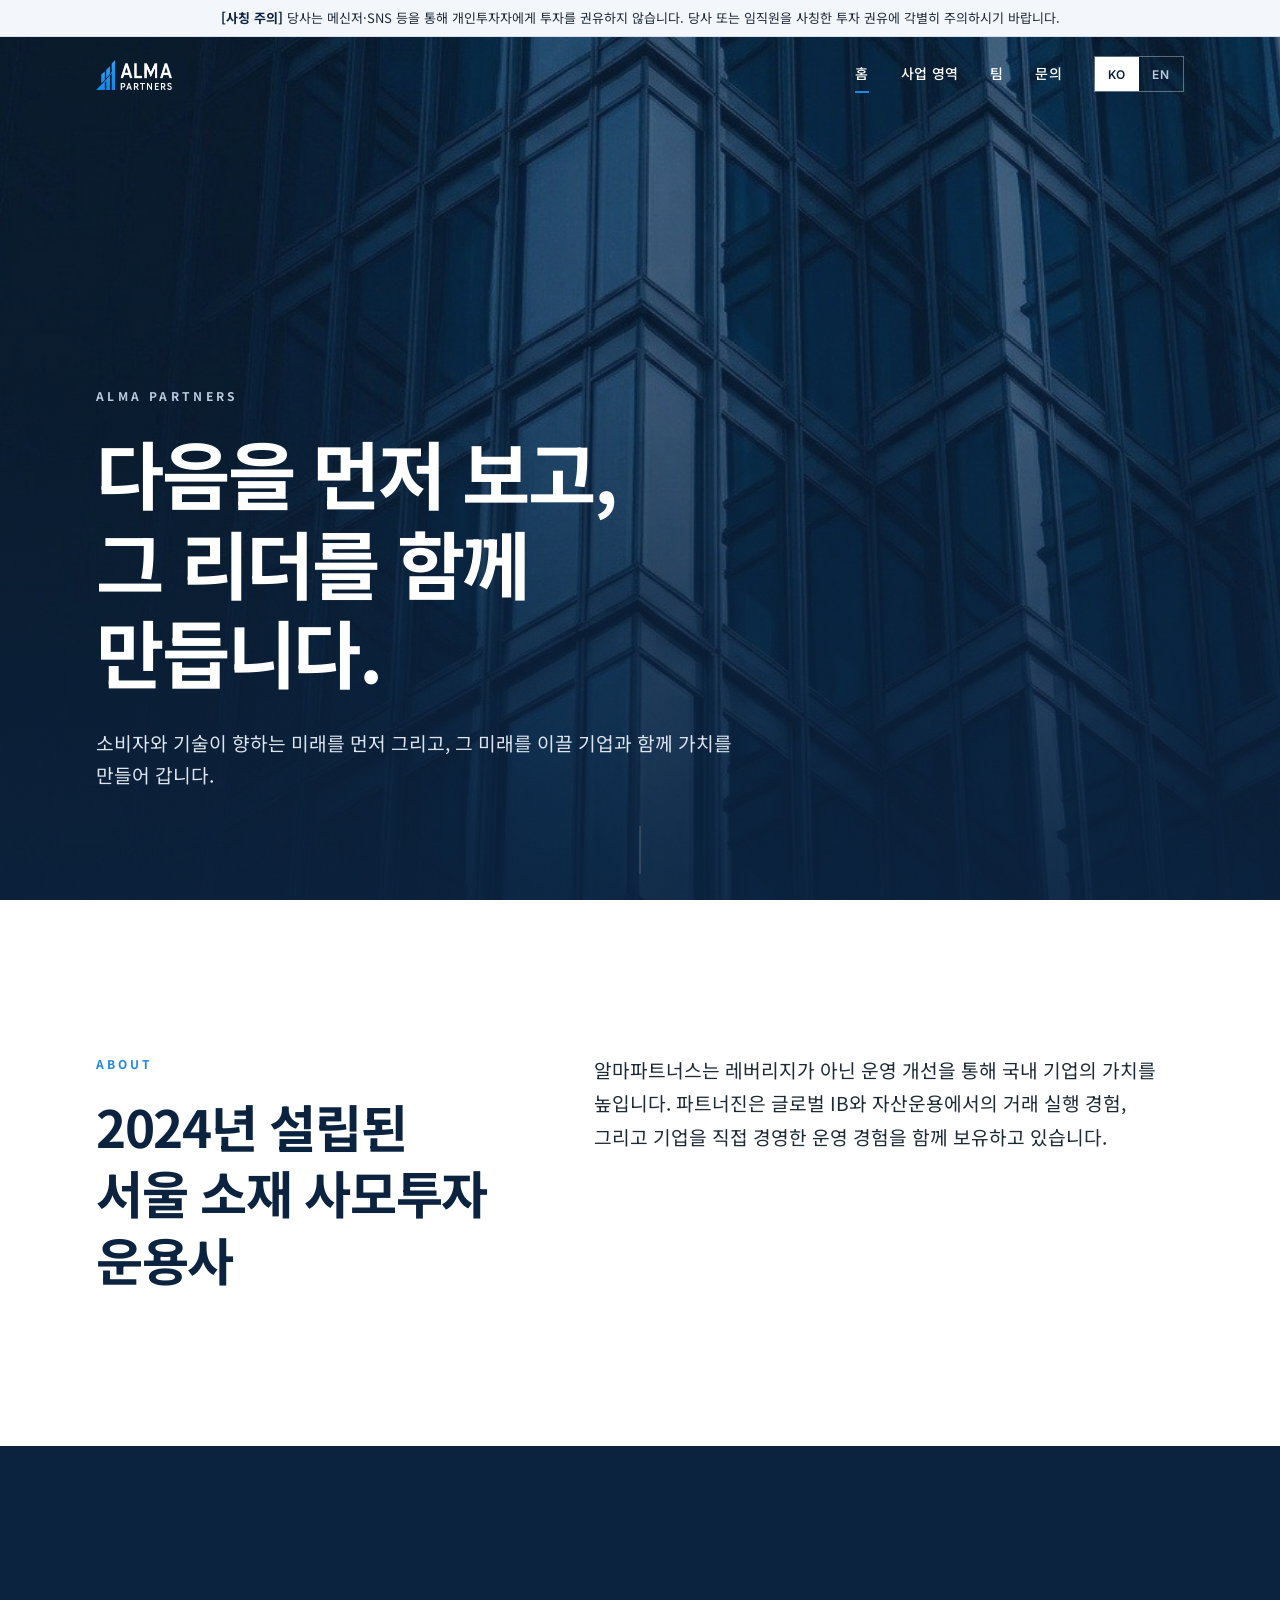
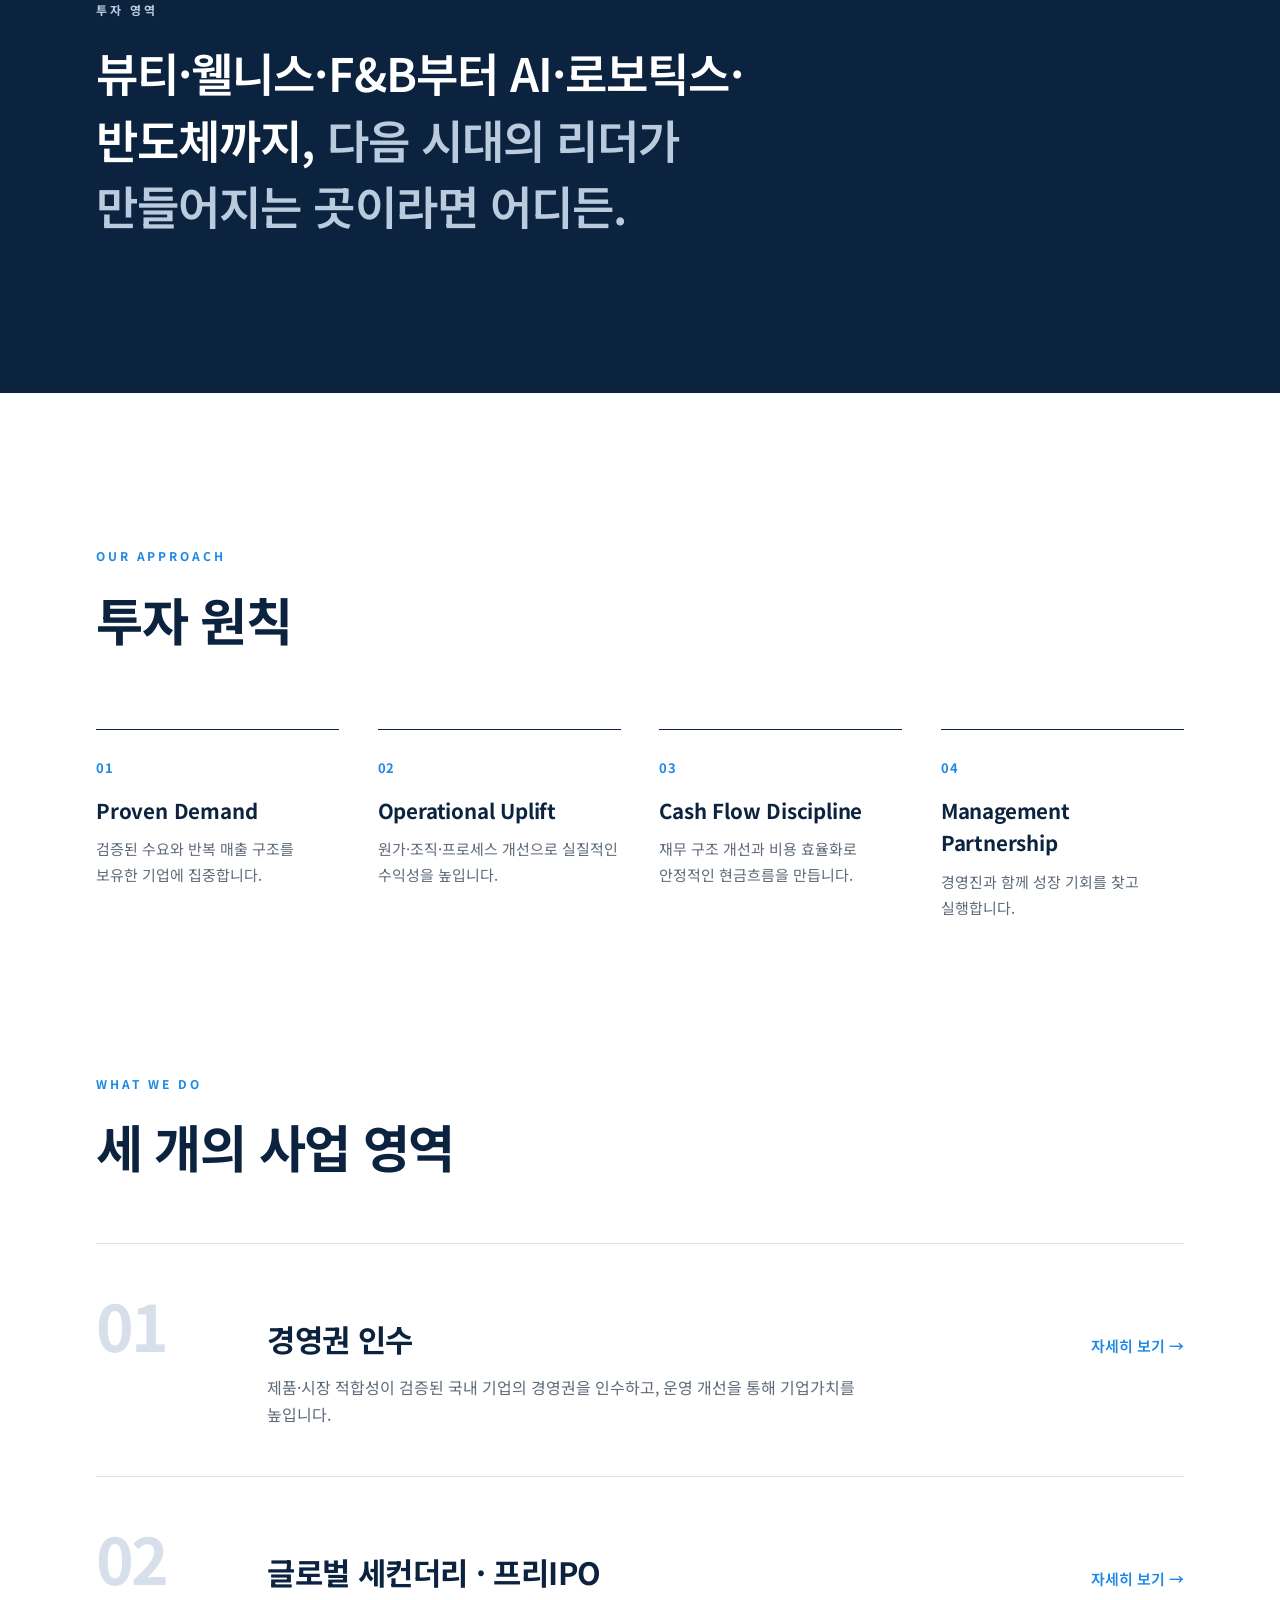
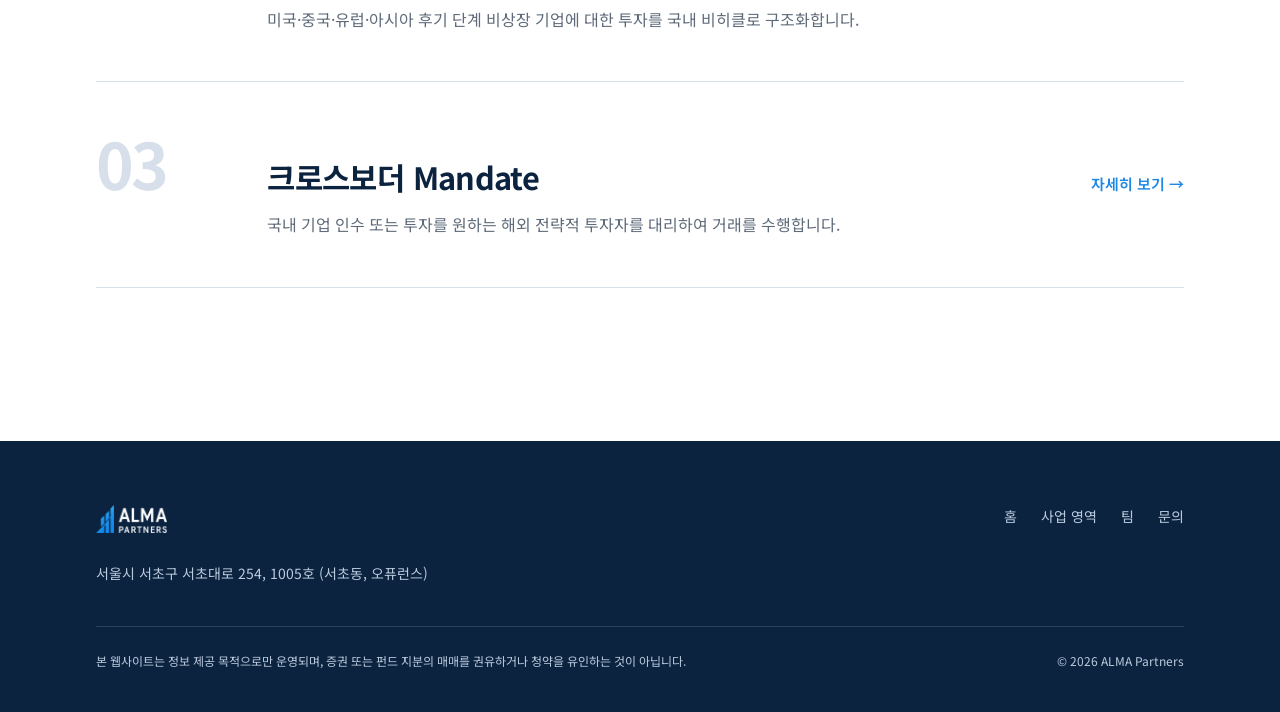
==== index.html @ fdf9649d "Add files via upload" ====
<!doctype html>
<html lang="ko" data-lang="ko" class="no-js" data-title-ko="ALMA Partners | 알마파트너스" data-title-en="ALMA Partners" data-desc-ko="알마파트너스는 미래를 이끌 기업에 투자하고 운영 개선으로 가치를 만드는 서울 소재 사모투자 운용사입니다." data-desc-en="ALMA Partners is a Seoul-based private equity firm that backs the companies that will lead what comes next, and creates value alongside them.">
<head>
<meta charset="utf-8">
<meta name="viewport" content="width=device-width, initial-scale=1, viewport-fit=cover">
<title>ALMA Partners | 알마파트너스</title>
<meta name="description" content="알마파트너스는 미래를 이끌 기업에 투자하고 운영 개선으로 가치를 만드는 서울 소재 사모투자 운용사입니다.">
<meta property="og:title" content="ALMA Partners">
<meta property="og:description" content="ALMA Partners is a Seoul-based private equity firm that backs the companies that will lead what comes next, and creates value alongside them.">
<meta property="og:image" content="assets/hero.jpg">
<meta property="og:type" content="website">
<meta name="theme-color" content="#0C2340">
<link rel="icon" type="image/png" href="assets/favicon.png">
<link rel="apple-touch-icon" href="assets/apple-touch-icon.png">
<link rel="preconnect" href="https://fonts.googleapis.com">
<link rel="preconnect" href="https://fonts.gstatic.com" crossorigin>
<link href="https://fonts.googleapis.com/css2?family=Inter:wght@400;500;600;700&family=Noto+Sans+KR:wght@400;500;700&display=swap" rel="stylesheet">
<link rel="stylesheet" href="css/style.css">
</head>
<body class="page-home">
<header class="site-head">
  <div class="notice ko-only" role="note"><strong>[사칭 주의]</strong> 당사는 메신저·SNS 등을 통해 개인투자자에게 투자를 권유하지 않습니다. 당사 또는 임직원을 사칭한 투자 권유에 각별히 주의하시기 바랍니다.</div>
  <div class="wrap bar">
    <a class="brand" href="index.html" aria-label="ALMA Partners"><img src="assets/logo_white.png" alt="ALMA Partners" width="76" height="30"></a>
    <button class="burger" type="button" aria-label="Menu" aria-expanded="false" aria-controls="nav"><span></span><span></span><span></span></button>
    <nav class="nav" id="nav" aria-label="Main">
      <a href="index.html" aria-current="page"><span data-l="ko">홈</span><span data-l="en">Home</span></a><a href="what-we-do.html"><span data-l="ko">사업 영역</span><span data-l="en">What We Do</span></a><a href="team.html"><span data-l="ko">팀</span><span data-l="en">Team</span></a><a href="contact.html"><span data-l="ko">문의</span><span data-l="en">Contact</span></a>
      <div class="lang" role="group" aria-label="Language"><button type="button" data-set="ko" aria-pressed="true">KO</button><button type="button" data-set="en" aria-pressed="false">EN</button></div>
    </nav>
  </div>
</header>
<main>
<section class="hero">
  <div class="hero-bg" aria-hidden="true"></div>
  <div class="wrap">
    <p class="eyebrow reveal">ALMA Partners</p>
    <h1 class="reveal" style="--d:1"><span data-l="ko">다음을 먼저 보고,<br>그 리더를 함께 만듭니다.</span><span data-l="en">See what&rsquo;s next.<br>Build who leads it.</span></h1>
    <p class="lead reveal" style="--d:2"><span data-l="ko">소비자와 기술이 향하는 미래를 먼저 그리고, 그 미래를 이끌 기업과 함께 가치를 만들어 갑니다.</span><span data-l="en">We picture where consumers and technology are heading, then partner with the companies that will lead that future, and create value alongside them.</span></p>
  </div>
  <div class="scroll-hint" aria-hidden="true"></div>
</section>

<section class="block">
  <div class="wrap split">
    <div>
      <p class="label reveal">About</p>
      <h2 class="h2 reveal" style="--d:1"><span data-l="ko">2024년 설립된<br>서울 소재 사모투자 운용사</span><span data-l="en">A Seoul-based private equity firm, founded in 2024.</span></h2>
    </div>
    <p class="body-lg reveal" style="--d:2"><span data-l="ko">알마파트너스는 레버리지가 아닌 운영 개선을 통해 국내 기업의 가치를 높입니다. 파트너진은 글로벌 IB와 자산운용에서의 거래 실행 경험, 그리고 기업을 직접 경영한 운영 경험을 함께 보유하고 있습니다.</span><span data-l="en">ALMA Partners invests in Korean companies and grows their value through operating improvement rather than leverage. Our partners combine transaction experience from global investment banks and asset managers with hands-on experience running companies.</span></p>
  </div>
</section>

<section class="block statement">
  <div class="wrap">
    <p class="label reveal" style="color:var(--pale)"><span data-l="ko">투자 영역</span><span data-l="en">Where we look</span></p>
    <p class="reveal" style="--d:1"><span data-l="ko">뷰티·웰니스·F&amp;B부터 AI·로보틱스·반도체까지, <span class="accent">다음 시대의 리더가 만들어지는 곳이라면 어디든.</span></span><span data-l="en">From beauty, wellness and F&amp;B to AI, robotics and semiconductors, <span class="accent">wherever the next leaders are being built.</span></span></p>
  </div>
</section>

<section class="block">
  <div class="wrap">
    <p class="label reveal">Our Approach</p>
    <h2 class="h2 reveal" style="--d:1"><span data-l="ko">투자 원칙</span><span data-l="en">How we invest</span></h2>
    <div class="principles">
      <div class="principle reveal" style="--d:0"><span class="num">01</span><h3>Proven Demand</h3><p><span data-l="ko">검증된 수요와 반복 매출 구조를 보유한 기업에 집중합니다.</span><span data-l="en">We focus on businesses with validated demand and recurring revenue.</span></p></div>
      <div class="principle reveal" style="--d:1"><span class="num">02</span><h3>Operational Uplift</h3><p><span data-l="ko">원가·조직·프로세스 개선으로 실질적인 수익성을 높입니다.</span><span data-l="en">We raise real profitability through cost, organisation and process improvement.</span></p></div>
      <div class="principle reveal" style="--d:2"><span class="num">03</span><h3>Cash Flow Discipline</h3><p><span data-l="ko">재무 구조 개선과 비용 효율화로 안정적인 현금흐름을 만듭니다.</span><span data-l="en">We build stable cash flow through a stronger capital structure and cost efficiency.</span></p></div>
      <div class="principle reveal" style="--d:3"><span class="num">04</span><h3>Management Partnership</h3><p><span data-l="ko">경영진과 함께 성장 기회를 찾고 실행합니다.</span><span data-l="en">We find and execute growth opportunities together with management.</span></p></div>
    </div>
  </div>
</section>

<section class="block" style="padding-top:0">
  <div class="wrap">
    <p class="label reveal">What We Do</p>
    <h2 class="h2 reveal" style="--d:1"><span data-l="ko">세 개의 사업 영역</span><span data-l="en">Three platforms</span></h2>
    <div class="platforms">
      <a class="platform reveal" style="--d:0" href="what-we-do.html#p01"><span class="big">01</span><div><h3><span data-l="ko">경영권 인수</span><span data-l="en">Control Buyout</span></h3><p><span data-l="ko">제품·시장 적합성이 검증된 국내 기업의 경영권을 인수하고, 운영 개선을 통해 기업가치를 높입니다.</span><span data-l="en">We acquire control of Korean companies with proven product-market fit and grow their value through operating improvement.</span></p></div><span class="arrow"><span data-l="ko">자세히 보기 →</span><span data-l="en">Learn more →</span></span></a>
      <a class="platform reveal" style="--d:1" href="what-we-do.html#p02"><span class="big">02</span><div><h3><span data-l="ko">글로벌 세컨더리 · 프리IPO</span><span data-l="en">Global Secondaries & Pre-IPO</span></h3><p><span data-l="ko">미국·중국·유럽·아시아 후기 단계 비상장 기업에 대한 투자를 국내 비히클로 구조화합니다.</span><span data-l="en">We structure investments in late-stage private companies in the US, China, Europe and Asia through a Korean vehicle.</span></p></div><span class="arrow"><span data-l="ko">자세히 보기 →</span><span data-l="en">Learn more →</span></span></a>
      <a class="platform reveal" style="--d:2" href="what-we-do.html#p03"><span class="big">03</span><div><h3><span data-l="ko">크로스보더 Mandate</span><span data-l="en">Cross-border Mandates</span></h3><p><span data-l="ko">국내 기업 인수 또는 투자를 원하는 해외 전략적 투자자를 대리하여 거래를 수행합니다.</span><span data-l="en">We act for overseas strategic investors looking to acquire or invest in Korean companies.</span></p></div><span class="arrow"><span data-l="ko">자세히 보기 →</span><span data-l="en">Learn more →</span></span></a>
    </div>
  </div>
</section>
</main>
<footer class="site-foot">
  <div class="wrap">
    <div class="foot-top">
      <img src="assets/logo_white.png" alt="ALMA Partners" width="71" height="28">
      <nav class="foot-nav" aria-label="Footer"><a href="index.html"><span data-l="ko">홈</span><span data-l="en">Home</span></a><a href="what-we-do.html"><span data-l="ko">사업 영역</span><span data-l="en">What We Do</span></a><a href="team.html"><span data-l="ko">팀</span><span data-l="en">Team</span></a><a href="contact.html"><span data-l="ko">문의</span><span data-l="en">Contact</span></a></nav>
    </div>
    <div class="foot-top" style="margin-top:28px">
      <address style="font-style:normal;font-size:14px;line-height:1.8"><span data-l="ko">서울시 서초구 서초대로 254, 1005호 (서초동, 오퓨런스)</span><span data-l="en">Suite 1005, 254 Seocho-daero, Seocho-gu, Seoul, Korea</span></address>
    </div>
    <div class="foot-bottom">
      <p><span data-l="ko">본 웹사이트는 정보 제공 목적으로만 운영되며, 증권 또는 펀드 지분의 매매를 권유하거나 청약을 유인하는 것이 아닙니다.</span><span data-l="en">This website is for information only and does not constitute an offer or solicitation to buy or sell any securities or fund interests.</span></p>
      <p>© 2026 ALMA Partners</p>
    </div>
  </div>
</footer>
<script src="js/main.js"></script>
</body>
</html>
---- css/style.css ----
/* ALMA Partners — site styles */
:root{
  --navy:#0C2340; --navy-2:#13305A; --blue:#1E88E5; --pale:#BACBDD;
  --grey:#F3F6FA; --line:#D6DFEA; --ink:#1F2A37; --muted:#5F6B7A;
  --max:1200px; --pad:clamp(20px,5vw,56px);
  --ease:cubic-bezier(.2,.7,.2,1);
}
*{box-sizing:border-box}
html{scroll-behavior:smooth;-webkit-text-size-adjust:100%}
body{margin:0;font-family:"Inter","Noto Sans KR",system-ui,-apple-system,sans-serif;color:var(--ink);background:#fff;line-height:1.6;-webkit-font-smoothing:antialiased;overflow-x:hidden}
html[data-lang="ko"] body{font-family:"Noto Sans KR","Inter",system-ui,sans-serif;word-break:keep-all}
img{max-width:100%;display:block}
a{color:inherit;text-decoration:none}
.wrap{max-width:var(--max);margin:0 auto;padding:0 var(--pad)}

/* language switching */
html[data-lang="ko"] [data-l="en"],html[data-lang="en"] [data-l="ko"]{display:none!important}
html[data-lang="en"] .ko-only{display:none!important}

/* ---------- header ---------- */
.site-head{position:fixed;inset:0 0 auto 0;z-index:50;transition:background .35s var(--ease),box-shadow .35s var(--ease)}
.notice{background:var(--grey);color:var(--ink);font-size:13px;line-height:1.5;text-align:center;padding:8px var(--pad);border-bottom:1px solid var(--line)}
.notice strong{color:var(--navy)}
.bar{display:flex;align-items:center;justify-content:space-between;gap:24px;height:76px}
.brand img{height:30px;width:auto}
.nav{display:flex;align-items:center;gap:32px}
.nav a{color:#fff;font-size:14px;font-weight:500;letter-spacing:.02em;padding:6px 0;border-bottom:2px solid transparent;transition:border-color .25s,opacity .25s}
.nav a:hover{opacity:.75}
.nav a[aria-current="page"]{border-bottom-color:var(--blue)}
.lang{display:flex;border:1px solid rgba(255,255,255,.35)}
.lang button{background:transparent;color:var(--pale);border:0;font:600 12px "Inter",sans-serif;letter-spacing:.06em;min-width:44px;min-height:34px;cursor:pointer}
.lang button[aria-pressed="true"]{background:#fff;color:var(--navy)}
.site-head.solid,.page-inner .site-head{background:var(--navy);box-shadow:0 6px 24px rgba(12,35,64,.18)}
.burger{display:none;background:none;border:0;width:44px;height:44px;cursor:pointer;position:relative}
.burger span{position:absolute;left:11px;right:11px;height:2px;background:#fff;transition:transform .3s var(--ease),opacity .3s}
.burger span:nth-child(1){top:15px}.burger span:nth-child(2){top:21px}.burger span:nth-child(3){top:27px}
.menu-open .burger span:nth-child(1){transform:translateY(6px) rotate(45deg)}
.menu-open .burger span:nth-child(2){opacity:0}
.menu-open .burger span:nth-child(3){transform:translateY(-6px) rotate(-45deg)}

/* ---------- hero ---------- */
.hero{position:relative;min-height:100vh;min-height:100svh;display:flex;align-items:flex-end;overflow:hidden;color:#fff;background:var(--navy)}
.hero-bg{position:absolute;inset:-12% 0 -12% 0;background:url(../assets/hero.jpg) center/cover no-repeat;will-change:transform}
.hero::after{content:"";position:absolute;inset:0;background:linear-gradient(180deg,rgba(12,35,64,.55) 0%,rgba(12,35,64,.62) 45%,rgba(12,35,64,.9) 100%)}
.hero .wrap{position:relative;z-index:1;width:100%;padding-top:180px;padding-bottom:clamp(64px,12vh,128px)}
.eyebrow{font-size:12px;font-weight:700;letter-spacing:.28em;color:var(--pale);text-transform:uppercase;margin:0 0 22px}
.hero h1{font-size:clamp(40px,7.4vw,104px);line-height:1.02;font-weight:700;letter-spacing:-.035em;margin:0;max-width:13ch}
html[data-lang="ko"] .hero h1{font-size:clamp(34px,5.8vw,80px);line-height:1.2;letter-spacing:-.03em;max-width:16ch}
.hero .lead{font-size:clamp(16px,1.5vw,20px);line-height:1.7;color:#DCE5EF;max-width:640px;margin:32px 0 0}
.scroll-hint{position:absolute;z-index:1;left:50%;bottom:26px;transform:translateX(-50%);width:1px;height:48px;background:rgba(255,255,255,.25);overflow:hidden}
.scroll-hint::after{content:"";position:absolute;left:0;top:-48px;width:1px;height:48px;background:#fff;animation:drip 2.2s var(--ease) infinite}
@keyframes drip{to{top:48px}}

/* page band (inner pages) */
.band{position:relative;overflow:hidden;color:#fff;background:var(--navy)}
.band .hero-bg{inset:-20% 0 -20% 0;opacity:.55}
.band::after{content:"";position:absolute;inset:0;background:linear-gradient(180deg,rgba(12,35,64,.7),rgba(12,35,64,.92))}
.band .wrap{position:relative;z-index:1;padding-top:clamp(170px,22vw,240px);padding-bottom:clamp(64px,9vw,112px)}
.band h1{font-size:clamp(38px,6vw,80px);line-height:1.05;letter-spacing:-.03em;margin:0;font-weight:700}
.band .lead{font-size:clamp(16px,1.4vw,19px);line-height:1.7;color:#DCE5EF;max-width:680px;margin:24px 0 0}

/* ---------- sections ---------- */
section.block{padding:clamp(80px,12vw,160px) 0}
.label{font-size:12px;font-weight:700;letter-spacing:.24em;color:var(--blue);text-transform:uppercase;margin:0 0 20px}
.h2{font-size:clamp(30px,4vw,56px);line-height:1.12;letter-spacing:-.025em;font-weight:700;color:var(--navy);margin:0}
html[data-lang="ko"] .h2{line-height:1.3}
.split{display:grid;grid-template-columns:5fr 7fr;gap:clamp(32px,6vw,96px);align-items:start}
.body-lg{font-size:clamp(17px,1.5vw,21px);line-height:1.75;color:var(--ink);margin:0}

.statement{background:var(--navy);color:#fff}
.statement p:not(.label){font-size:clamp(26px,3.6vw,52px);line-height:1.25;letter-spacing:-.02em;font-weight:600;margin:0;max-width:22ch}
html[data-lang="ko"] .statement p:not(.label){line-height:1.45;max-width:24ch}
.statement .accent{color:var(--pale)}

.principles{display:grid;grid-template-columns:repeat(4,minmax(0,1fr));gap:clamp(24px,3vw,48px);margin-top:clamp(48px,6vw,80px)}
.principle{border-top:1px solid var(--navy);padding-top:24px}
.num{font-size:13px;font-weight:700;color:var(--blue);letter-spacing:.06em}
.principle h3{font-size:clamp(19px,1.6vw,22px);color:var(--navy);margin:14px 0 10px;letter-spacing:-.01em}
.principle p{margin:0;font-size:15px;line-height:1.7;color:var(--muted)}

.platforms{margin-top:clamp(40px,5vw,72px);border-top:1px solid var(--line)}
.platform{display:grid;grid-template-columns:120px 1fr auto;gap:clamp(16px,4vw,56px);align-items:baseline;padding:clamp(32px,4vw,48px) 0;border-bottom:1px solid var(--line);transition:padding .35s var(--ease)}
.platform .big{font-size:clamp(40px,5vw,72px);font-weight:700;color:var(--line);line-height:1;letter-spacing:-.04em;transition:color .35s}
.platform h3{font-size:clamp(22px,2.4vw,34px);color:var(--navy);margin:0 0 10px;letter-spacing:-.02em}
.platform p{margin:0;color:var(--muted);font-size:16px;line-height:1.7;max-width:640px}
.arrow{font-size:15px;font-weight:600;color:var(--blue);white-space:nowrap}
a.platform:hover .big{color:var(--blue)}
a.platform:hover{padding-left:12px}

/* what we do detail */
.detail{display:grid;grid-template-columns:5fr 7fr;gap:clamp(32px,6vw,96px);padding:clamp(64px,8vw,120px) 0;border-bottom:1px solid var(--line)}
.detail:last-child{border-bottom:0}
.detail .big{font-size:clamp(56px,7vw,104px);font-weight:700;color:var(--blue);line-height:.9;letter-spacing:-.05em;display:block;margin-bottom:24px}
.detail h2{font-size:clamp(28px,3.2vw,44px);color:var(--navy);line-height:1.15;letter-spacing:-.02em;margin:0}
.detail .sub{color:var(--muted);font-size:14px;letter-spacing:.04em;margin-top:12px}
.detail ul{list-style:none;padding:0;margin:36px 0 0;display:grid;grid-template-columns:repeat(2,minmax(0,1fr));gap:0 40px}
.detail li{padding:16px 0;border-top:1px solid var(--line);font-weight:600;color:var(--navy);font-size:16px}

/* team */
.team{display:grid;grid-template-columns:repeat(3,minmax(0,1fr));gap:0 clamp(24px,4vw,64px)}
.person{padding:36px 0 40px;border-top:1px solid var(--navy)}
.person .name{font-size:clamp(24px,2.4vw,32px);font-weight:700;color:var(--navy);letter-spacing:-.02em}
.person .alt{font-size:15px;color:var(--muted);margin-top:4px}
.person .role{margin-top:22px;font-size:12px;font-weight:700;letter-spacing:.18em;color:var(--blue);text-transform:uppercase}

/* contact */
.contact-grid{display:grid;grid-template-columns:7fr 4fr;gap:clamp(40px,7vw,112px);align-items:start}
.form{display:grid;grid-template-columns:repeat(2,minmax(0,1fr));gap:22px 24px}
.field{display:flex;flex-direction:column;gap:8px}
.field.full{grid-column:1/-1}
.field label{font-size:13px;font-weight:700;color:var(--navy);letter-spacing:.02em}
.field input,.field textarea{font:inherit;font-size:16px;color:var(--ink);border:0;border-bottom:1px solid var(--line);background:transparent;padding:12px 0;border-radius:0;transition:border-color .25s}
.field textarea{min-height:160px;resize:vertical}
.field input:focus,.field textarea:focus{outline:0;border-bottom-color:var(--blue)}
.form-foot{grid-column:1/-1;display:flex;flex-wrap:wrap;align-items:center;justify-content:space-between;gap:20px;margin-top:8px}
.form-foot small{color:var(--muted);font-size:13px}
.btn{background:var(--navy);color:#fff;border:0;min-height:54px;padding:0 40px;font:700 15px "Inter","Noto Sans KR",sans-serif;letter-spacing:.04em;cursor:pointer;transition:background .25s}
.btn:hover{background:var(--blue)}
.hp{position:absolute;left:-9999px}
.thanks{display:none;border-top:3px solid var(--blue);background:var(--grey);padding:40px}
.thanks h3{margin:0 0 8px;color:var(--navy);font-size:22px}
.is-sent .thanks{display:block}.is-sent .form{display:none}
.office{border-top:1px solid var(--navy);padding-top:28px}
.office .name{font-size:20px;font-weight:700;color:var(--navy);margin:10px 0 12px}
.office address{font-style:normal;line-height:1.8;color:var(--ink)}
.office a{display:inline-block;margin-top:16px;color:var(--blue);font-weight:600;font-size:15px}

/* ---------- footer ---------- */
.site-foot{background:var(--navy);color:var(--pale);padding:64px 0 40px}
.foot-top{display:flex;flex-wrap:wrap;justify-content:space-between;gap:28px;align-items:flex-start}
.foot-top img{height:28px;width:auto}
.foot-nav{display:flex;flex-wrap:wrap;gap:24px;font-size:14px}
.foot-nav a:hover{color:#fff}
.foot-bottom{border-top:1px solid #2A3F5C;margin-top:40px;padding-top:24px;display:flex;flex-wrap:wrap;justify-content:space-between;gap:16px;font-size:12px;line-height:1.7}
.foot-bottom p{margin:0;max-width:820px}

/* ---------- scroll reveal ---------- */
.reveal{opacity:0;transform:translateY(28px);transition:opacity .9s var(--ease),transform .9s var(--ease);transition-delay:calc(var(--d,0) * 110ms)}
.reveal.in{opacity:1;transform:none}
.no-js .reveal{opacity:1;transform:none}

/* ---------- responsive ---------- */
@media (max-width:960px){
  .split,.detail,.contact-grid{grid-template-columns:1fr}
  .principles{grid-template-columns:repeat(2,minmax(0,1fr))}
  .team{grid-template-columns:repeat(2,minmax(0,1fr))}
}
@media (max-width:820px){
  .burger{display:block}
  .nav{position:fixed;inset:0;background:var(--navy);flex-direction:column;justify-content:center;align-items:flex-start;gap:8px;padding:0 var(--pad);opacity:0;visibility:hidden;transition:opacity .35s var(--ease),visibility .35s}
  .nav a{font-size:32px;font-weight:700;letter-spacing:-.02em;padding:10px 0}
  .lang{margin-top:24px}
  .menu-open .nav{opacity:1;visibility:visible}
  .bar{position:relative;z-index:2}
  .menu-open .site-head{background:var(--navy)}
  .platform{grid-template-columns:1fr}
  .platform .arrow{justify-self:start}
}
@media (max-width:600px){
  .principles,.team,.detail ul,.form{grid-template-columns:1fr}
  .notice{font-size:12px;text-align:left}
  .hero .wrap{padding-top:150px}
}
@media (prefers-reduced-motion:reduce){
  html{scroll-behavior:auto}
  .reveal{opacity:1;transform:none;transition:none}
  .scroll-hint::after{animation:none}
}
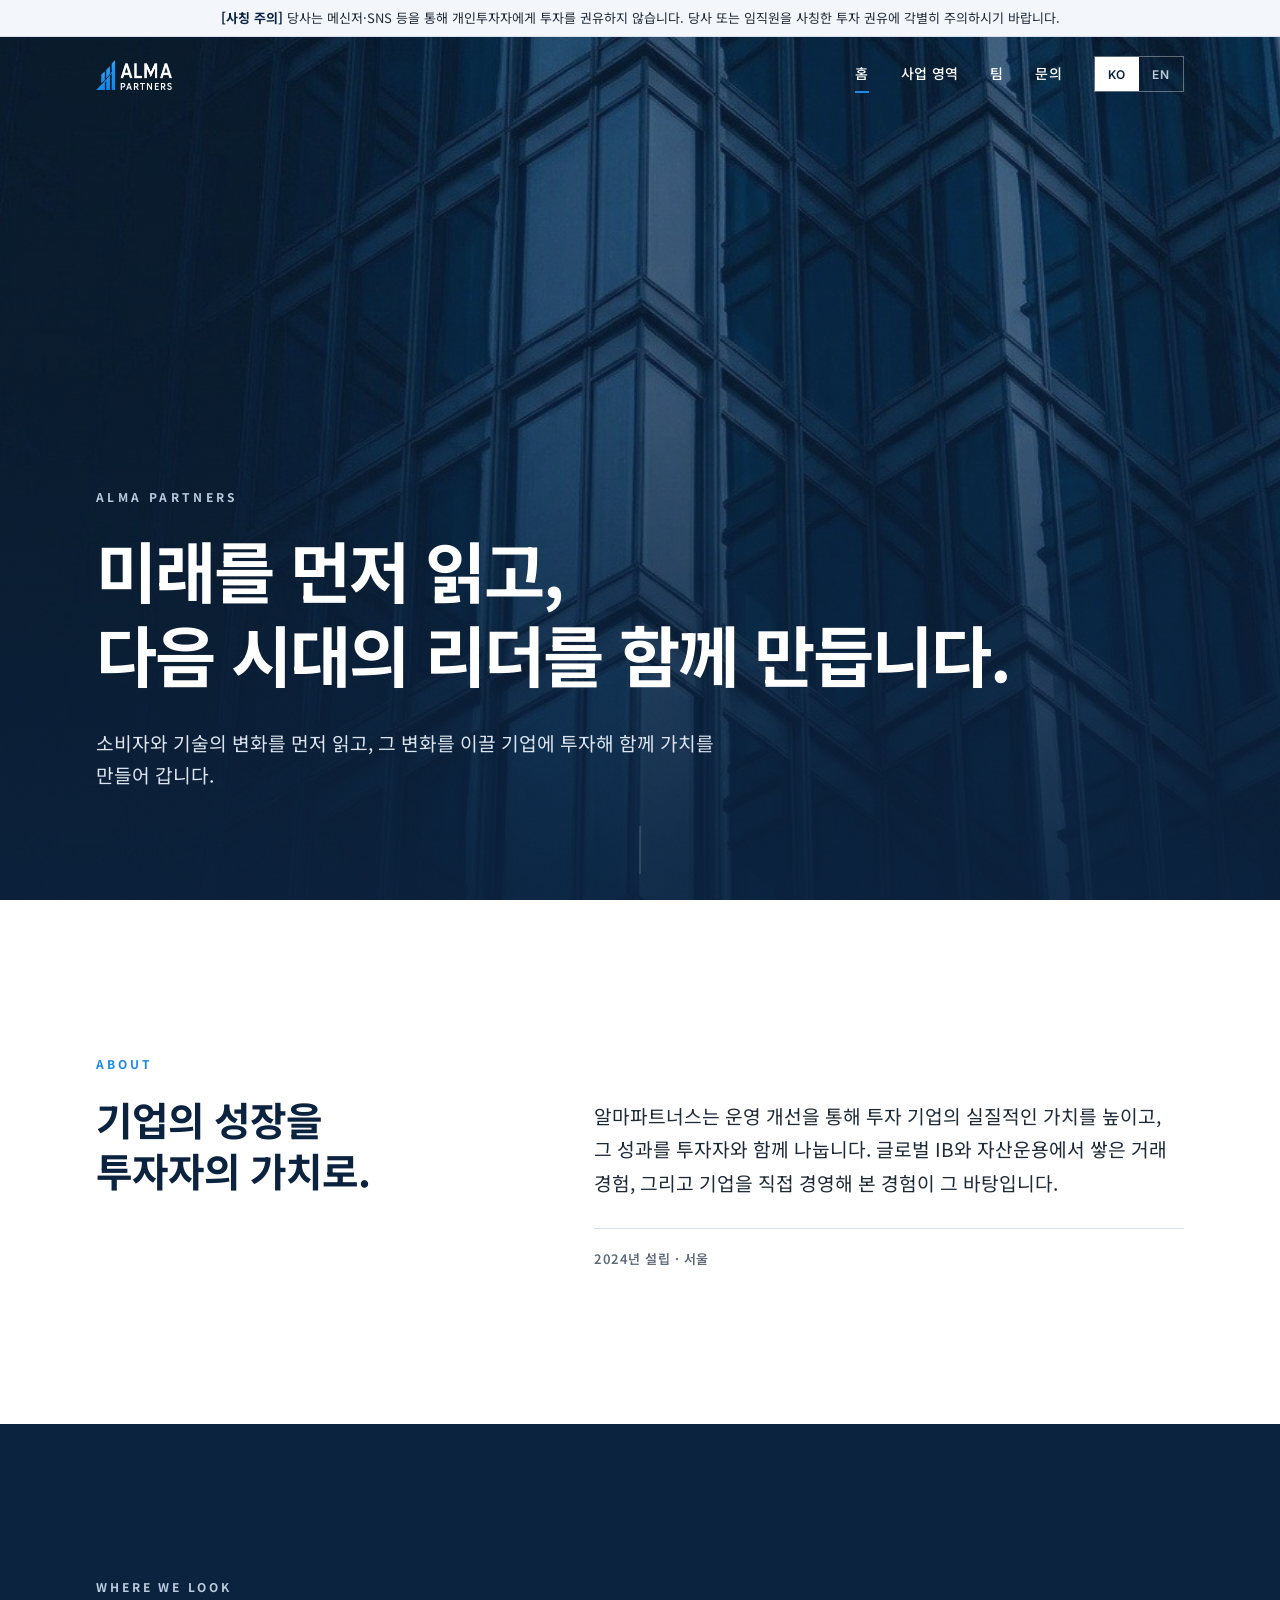
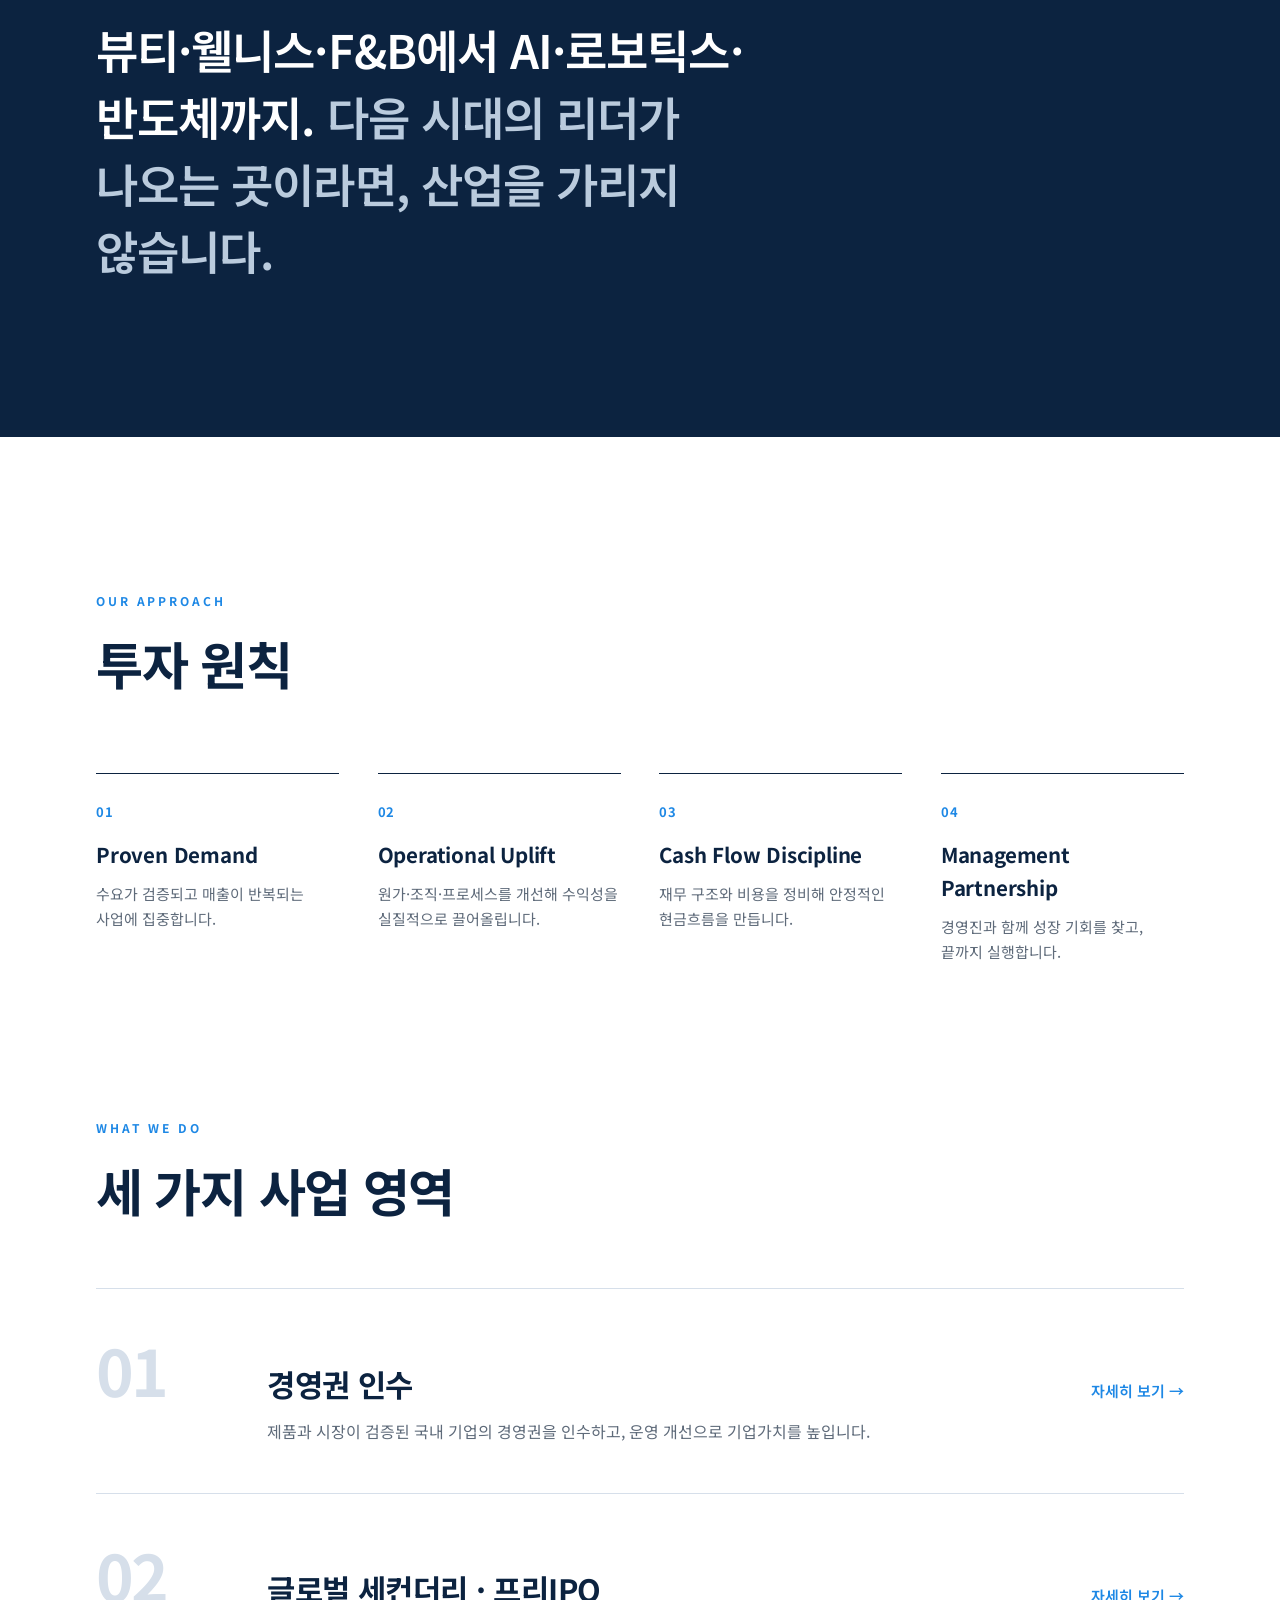
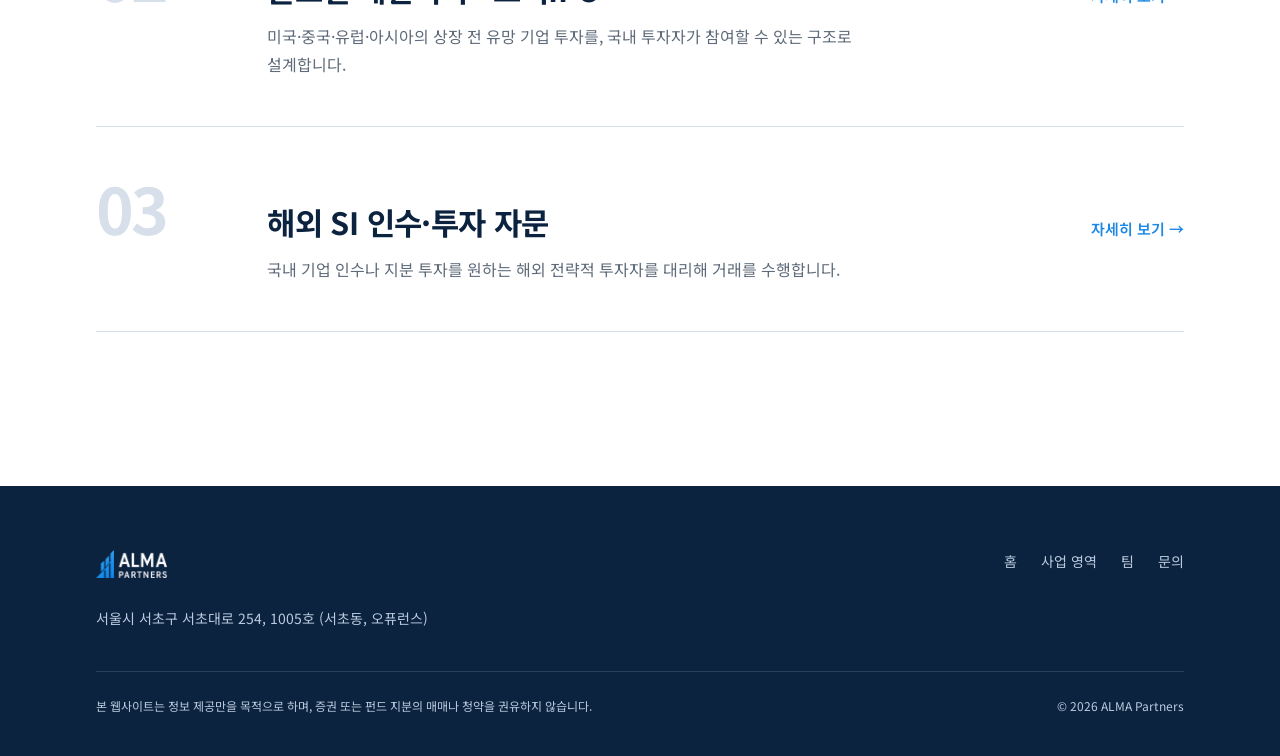
==== commit f5743cea: "Add files via upload" ====
--- a/index.html
+++ b/index.html
@@ -1,10 +1,10 @@
 <!doctype html>
-<html lang="ko" data-lang="ko" class="no-js" data-title-ko="ALMA Partners | 알마파트너스" data-title-en="ALMA Partners" data-desc-ko="알마파트너스는 미래를 이끌 기업에 투자하고 운영 개선으로 가치를 만드는 서울 소재 사모투자 운용사입니다." data-desc-en="ALMA Partners is a Seoul-based private equity firm that backs the companies that will lead what comes next, and creates value alongside them.">
+<html lang="ko" data-lang="ko" class="no-js" data-title-ko="ALMA Partners | 알마파트너스" data-title-en="ALMA Partners" data-desc-ko="알마파트너스는 다음 시대를 이끌 기업에 투자하고, 운영 개선으로 투자자를 위한 가치를 만드는 사모투자 운용사입니다." data-desc-en="ALMA Partners is a Seoul-based private equity firm that backs the companies that will lead what comes next, and creates value alongside them.">
 <head>
 <meta charset="utf-8">
 <meta name="viewport" content="width=device-width, initial-scale=1, viewport-fit=cover">
 <title>ALMA Partners | 알마파트너스</title>
-<meta name="description" content="알마파트너스는 미래를 이끌 기업에 투자하고 운영 개선으로 가치를 만드는 서울 소재 사모투자 운용사입니다.">
+<meta name="description" content="알마파트너스는 다음 시대를 이끌 기업에 투자하고, 운영 개선으로 투자자를 위한 가치를 만드는 사모투자 운용사입니다.">
 <meta property="og:title" content="ALMA Partners">
 <meta property="og:description" content="ALMA Partners is a Seoul-based private equity firm that backs the companies that will lead what comes next, and creates value alongside them.">
 <meta property="og:image" content="assets/hero.jpg">
@@ -34,26 +34,29 @@
   <div class="hero-bg" aria-hidden="true"></div>
   <div class="wrap">
     <p class="eyebrow reveal">ALMA Partners</p>
-    <h1 class="reveal" style="--d:1"><span data-l="ko">다음을 먼저 보고,<br>그 리더를 함께 만듭니다.</span><span data-l="en">See what&rsquo;s next.<br>Build who leads it.</span></h1>
-    <p class="lead reveal" style="--d:2"><span data-l="ko">소비자와 기술이 향하는 미래를 먼저 그리고, 그 미래를 이끌 기업과 함께 가치를 만들어 갑니다.</span><span data-l="en">We picture where consumers and technology are heading, then partner with the companies that will lead that future, and create value alongside them.</span></p>
+    <h1 class="reveal" style="--d:1"><span data-l="ko">미래를 먼저 읽고,<br>다음 시대의 리더를 함께 만듭니다.</span><span data-l="en">See what&rsquo;s next.<br>Build who leads it.</span></h1>
+    <p class="lead reveal" style="--d:2"><span data-l="ko">소비자와 기술의 변화를 먼저 읽고, 그 변화를 이끌 기업에 투자해 함께 가치를 만들어 갑니다.</span><span data-l="en">We picture where consumers and technology are heading, then partner with the companies that will lead that future, and create value alongside them.</span></p>
   </div>
   <div class="scroll-hint" aria-hidden="true"></div>
 </section>
 
 <section class="block">
-  <div class="wrap split">
-    <div>
-      <p class="label reveal">About</p>
-      <h2 class="h2 reveal" style="--d:1"><span data-l="ko">2024년 설립된<br>서울 소재 사모투자 운용사</span><span data-l="en">A Seoul-based private equity firm, founded in 2024.</span></h2>
+  <div class="wrap">
+    <p class="label reveal">About</p>
+    <div class="split">
+      <h2 class="h2 reveal" style="--d:1"><span data-l="ko">기업의 성장을<br>투자자의 가치로.</span><span data-l="en">Building better companies.<br>Creating value for our investors.</span></h2>
+      <div class="reveal" style="--d:2">
+        <p class="body-lg"><span data-l="ko">알마파트너스는 운영 개선을 통해 투자 기업의 실질적인 가치를 높이고, 그 성과를 투자자와 함께 나눕니다. 글로벌 IB와 자산운용에서 쌓은 거래 경험, 그리고 기업을 직접 경영해 본 경험이 그 바탕입니다.</span><span data-l="en">We raise the real value of the companies we invest in through operating improvement, and share that outcome with our investors. Our partners bring deal experience from global investment banks and asset managers, and have run companies themselves.</span></p>
+        <p class="facts"><span data-l="ko">2024년 설립 · 서울</span><span data-l="en">Founded 2024 · Seoul</span></p>
+      </div>
     </div>
-    <p class="body-lg reveal" style="--d:2"><span data-l="ko">알마파트너스는 레버리지가 아닌 운영 개선을 통해 국내 기업의 가치를 높입니다. 파트너진은 글로벌 IB와 자산운용에서의 거래 실행 경험, 그리고 기업을 직접 경영한 운영 경험을 함께 보유하고 있습니다.</span><span data-l="en">ALMA Partners invests in Korean companies and grows their value through operating improvement rather than leverage. Our partners combine transaction experience from global investment banks and asset managers with hands-on experience running companies.</span></p>
   </div>
 </section>
 
 <section class="block statement">
   <div class="wrap">
-    <p class="label reveal" style="color:var(--pale)"><span data-l="ko">투자 영역</span><span data-l="en">Where we look</span></p>
-    <p class="reveal" style="--d:1"><span data-l="ko">뷰티·웰니스·F&amp;B부터 AI·로보틱스·반도체까지, <span class="accent">다음 시대의 리더가 만들어지는 곳이라면 어디든.</span></span><span data-l="en">From beauty, wellness and F&amp;B to AI, robotics and semiconductors, <span class="accent">wherever the next leaders are being built.</span></span></p>
+    <p class="label reveal" style="color:var(--pale)">Where We Look</p>
+    <p class="reveal" style="--d:1"><span data-l="ko">뷰티·웰니스·F&amp;B에서 AI·로보틱스·반도체까지. <span class="accent">다음 시대의 리더가 나오는 곳이라면, 산업을 가리지 않습니다.</span></span><span data-l="en">From beauty, wellness and F&amp;B to AI, robotics and semiconductors, <span class="accent">wherever the next leaders are being built.</span></span></p>
   </div>
 </section>
 
@@ -62,10 +65,10 @@
     <p class="label reveal">Our Approach</p>
     <h2 class="h2 reveal" style="--d:1"><span data-l="ko">투자 원칙</span><span data-l="en">How we invest</span></h2>
     <div class="principles">
-      <div class="principle reveal" style="--d:0"><span class="num">01</span><h3>Proven Demand</h3><p><span data-l="ko">검증된 수요와 반복 매출 구조를 보유한 기업에 집중합니다.</span><span data-l="en">We focus on businesses with validated demand and recurring revenue.</span></p></div>
-      <div class="principle reveal" style="--d:1"><span class="num">02</span><h3>Operational Uplift</h3><p><span data-l="ko">원가·조직·프로세스 개선으로 실질적인 수익성을 높입니다.</span><span data-l="en">We raise real profitability through cost, organisation and process improvement.</span></p></div>
-      <div class="principle reveal" style="--d:2"><span class="num">03</span><h3>Cash Flow Discipline</h3><p><span data-l="ko">재무 구조 개선과 비용 효율화로 안정적인 현금흐름을 만듭니다.</span><span data-l="en">We build stable cash flow through a stronger capital structure and cost efficiency.</span></p></div>
-      <div class="principle reveal" style="--d:3"><span class="num">04</span><h3>Management Partnership</h3><p><span data-l="ko">경영진과 함께 성장 기회를 찾고 실행합니다.</span><span data-l="en">We find and execute growth opportunities together with management.</span></p></div>
+      <div class="principle reveal" style="--d:0"><span class="num">01</span><h3>Proven Demand</h3><p><span data-l="ko">수요가 검증되고 매출이 반복되는 사업에 집중합니다.</span><span data-l="en">We focus on businesses with validated demand and recurring revenue.</span></p></div>
+      <div class="principle reveal" style="--d:1"><span class="num">02</span><h3>Operational Uplift</h3><p><span data-l="ko">원가·조직·프로세스를 개선해 수익성을 실질적으로 끌어올립니다.</span><span data-l="en">We raise real profitability through cost, organisation and process improvement.</span></p></div>
+      <div class="principle reveal" style="--d:2"><span class="num">03</span><h3>Cash Flow Discipline</h3><p><span data-l="ko">재무 구조와 비용을 정비해 안정적인 현금흐름을 만듭니다.</span><span data-l="en">We build stable cash flow through a stronger capital structure and cost efficiency.</span></p></div>
+      <div class="principle reveal" style="--d:3"><span class="num">04</span><h3>Management Partnership</h3><p><span data-l="ko">경영진과 함께 성장 기회를 찾고, 끝까지 실행합니다.</span><span data-l="en">We find and execute growth opportunities together with management.</span></p></div>
     </div>
   </div>
 </section>
@@ -73,11 +76,11 @@
 <section class="block" style="padding-top:0">
   <div class="wrap">
     <p class="label reveal">What We Do</p>
-    <h2 class="h2 reveal" style="--d:1"><span data-l="ko">세 개의 사업 영역</span><span data-l="en">Three platforms</span></h2>
+    <h2 class="h2 reveal" style="--d:1"><span data-l="ko">세 가지 사업 영역</span><span data-l="en">Three platforms</span></h2>
     <div class="platforms">
-      <a class="platform reveal" style="--d:0" href="what-we-do.html#p01"><span class="big">01</span><div><h3><span data-l="ko">경영권 인수</span><span data-l="en">Control Buyout</span></h3><p><span data-l="ko">제품·시장 적합성이 검증된 국내 기업의 경영권을 인수하고, 운영 개선을 통해 기업가치를 높입니다.</span><span data-l="en">We acquire control of Korean companies with proven product-market fit and grow their value through operating improvement.</span></p></div><span class="arrow"><span data-l="ko">자세히 보기 →</span><span data-l="en">Learn more →</span></span></a>
-      <a class="platform reveal" style="--d:1" href="what-we-do.html#p02"><span class="big">02</span><div><h3><span data-l="ko">글로벌 세컨더리 · 프리IPO</span><span data-l="en">Global Secondaries & Pre-IPO</span></h3><p><span data-l="ko">미국·중국·유럽·아시아 후기 단계 비상장 기업에 대한 투자를 국내 비히클로 구조화합니다.</span><span data-l="en">We structure investments in late-stage private companies in the US, China, Europe and Asia through a Korean vehicle.</span></p></div><span class="arrow"><span data-l="ko">자세히 보기 →</span><span data-l="en">Learn more →</span></span></a>
-      <a class="platform reveal" style="--d:2" href="what-we-do.html#p03"><span class="big">03</span><div><h3><span data-l="ko">크로스보더 Mandate</span><span data-l="en">Cross-border Mandates</span></h3><p><span data-l="ko">국내 기업 인수 또는 투자를 원하는 해외 전략적 투자자를 대리하여 거래를 수행합니다.</span><span data-l="en">We act for overseas strategic investors looking to acquire or invest in Korean companies.</span></p></div><span class="arrow"><span data-l="ko">자세히 보기 →</span><span data-l="en">Learn more →</span></span></a>
+      <a class="platform reveal" style="--d:0" href="what-we-do.html#p01"><span class="big">01</span><div><h3><span data-l="ko">경영권 인수</span><span data-l="en">Control Buyout</span></h3><p><span data-l="ko">제품과 시장이 검증된 국내 기업의 경영권을 인수하고, 운영 개선으로 기업가치를 높입니다.</span><span data-l="en">We acquire control of Korean companies with proven product-market fit and grow their value through operating improvement.</span></p></div><span class="arrow"><span data-l="ko">자세히 보기 →</span><span data-l="en">Learn more →</span></span></a>
+      <a class="platform reveal" style="--d:1" href="what-we-do.html#p02"><span class="big">02</span><div><h3><span data-l="ko">글로벌 세컨더리 <br>· 프리IPO</span><span data-l="en">Global Secondaries & Pre-IPO</span></h3><p><span data-l="ko">미국·중국·유럽·아시아의 상장 전 유망 기업 투자를, 국내 투자자가 참여할 수 있는 구조로 설계합니다.</span><span data-l="en">We structure investments in late-stage private companies in the US, China, Europe and Asia through a Korean vehicle.</span></p></div><span class="arrow"><span data-l="ko">자세히 보기 →</span><span data-l="en">Learn more →</span></span></a>
+      <a class="platform reveal" style="--d:2" href="what-we-do.html#p03"><span class="big">03</span><div><h3><span data-l="ko">해외 SI <br>인수·투자 자문</span><span data-l="en">Cross-border Mandates</span></h3><p><span data-l="ko">국내 기업 인수나 지분 투자를 원하는 해외 전략적 투자자를 대리해 거래를 수행합니다.</span><span data-l="en">We act for overseas strategic investors looking to acquire or invest in Korean companies.</span></p></div><span class="arrow"><span data-l="ko">자세히 보기 →</span><span data-l="en">Learn more →</span></span></a>
     </div>
   </div>
 </section>
@@ -92,7 +95,7 @@
       <address style="font-style:normal;font-size:14px;line-height:1.8"><span data-l="ko">서울시 서초구 서초대로 254, 1005호 (서초동, 오퓨런스)</span><span data-l="en">Suite 1005, 254 Seocho-daero, Seocho-gu, Seoul, Korea</span></address>
     </div>
     <div class="foot-bottom">
-      <p><span data-l="ko">본 웹사이트는 정보 제공 목적으로만 운영되며, 증권 또는 펀드 지분의 매매를 권유하거나 청약을 유인하는 것이 아닙니다.</span><span data-l="en">This website is for information only and does not constitute an offer or solicitation to buy or sell any securities or fund interests.</span></p>
+      <p><span data-l="ko">본 웹사이트는 정보 제공만을 목적으로 하며, 증권 또는 펀드 지분의 매매나 청약을 권유하지 않습니다.</span><span data-l="en">This website is for information only and does not constitute an offer or solicitation to buy or sell any securities or fund interests.</span></p>
       <p>© 2026 ALMA Partners</p>
     </div>
   </div>
--- a/css/style.css
+++ b/css/style.css
@@ -45,7 +45,7 @@
 .hero .wrap{position:relative;z-index:1;width:100%;padding-top:180px;padding-bottom:clamp(64px,12vh,128px)}
 .eyebrow{font-size:12px;font-weight:700;letter-spacing:.28em;color:var(--pale);text-transform:uppercase;margin:0 0 22px}
 .hero h1{font-size:clamp(40px,7.4vw,104px);line-height:1.02;font-weight:700;letter-spacing:-.035em;margin:0;max-width:13ch}
-html[data-lang="ko"] .hero h1{font-size:clamp(34px,5.8vw,80px);line-height:1.2;letter-spacing:-.03em;max-width:16ch}
+html[data-lang="ko"] .hero h1{font-size:clamp(32px,5.2vw,72px);line-height:1.25;letter-spacing:-.03em;max-width:none}
 .hero .lead{font-size:clamp(16px,1.5vw,20px);line-height:1.7;color:#DCE5EF;max-width:640px;margin:32px 0 0}
 .scroll-hint{position:absolute;z-index:1;left:50%;bottom:26px;transform:translateX(-50%);width:1px;height:48px;background:rgba(255,255,255,.25);overflow:hidden}
 .scroll-hint::after{content:"";position:absolute;left:0;top:-48px;width:1px;height:48px;background:#fff;animation:drip 2.2s var(--ease) infinite}
@@ -64,8 +64,12 @@
 .label{font-size:12px;font-weight:700;letter-spacing:.24em;color:var(--blue);text-transform:uppercase;margin:0 0 20px}
 .h2{font-size:clamp(30px,4vw,56px);line-height:1.12;letter-spacing:-.025em;font-weight:700;color:var(--navy);margin:0}
 html[data-lang="ko"] .h2{line-height:1.3}
+html[data-lang="ko"] .split .h2{font-size:clamp(28px,3.1vw,44px)}
 .split{display:grid;grid-template-columns:5fr 7fr;gap:clamp(32px,6vw,96px);align-items:start}
+.split .body-lg{margin-top:.35em}
 .body-lg{font-size:clamp(17px,1.5vw,21px);line-height:1.75;color:var(--ink);margin:0}
+.facts{margin:28px 0 0;padding-top:20px;border-top:1px solid var(--line);font-size:13px;font-weight:600;letter-spacing:.14em;color:var(--muted);text-transform:uppercase}
+html[data-lang="ko"] .facts{letter-spacing:.04em}
 
 .statement{background:var(--navy);color:#fff}
 .statement p:not(.label){font-size:clamp(26px,3.6vw,52px);line-height:1.25;letter-spacing:-.02em;font-weight:600;margin:0;max-width:22ch}
@@ -166,3 +170,13 @@
   .reveal{opacity:1;transform:none;transition:none}
   .scroll-hint::after{animation:none}
 }
+
+/* form sending states */
+.btn-busy{display:none}
+.is-busy .btn-idle{display:none}.is-busy .btn-busy{display:inline}
+.is-busy .btn{opacity:.7;cursor:wait}
+.form-error{display:none;grid-column:1/-1;margin:0;color:#B42318;font-size:14px}
+.has-error .form-error{display:block}
+
+/* home list has room: keep platform titles on one line */
+.platforms h3 br{display:none}
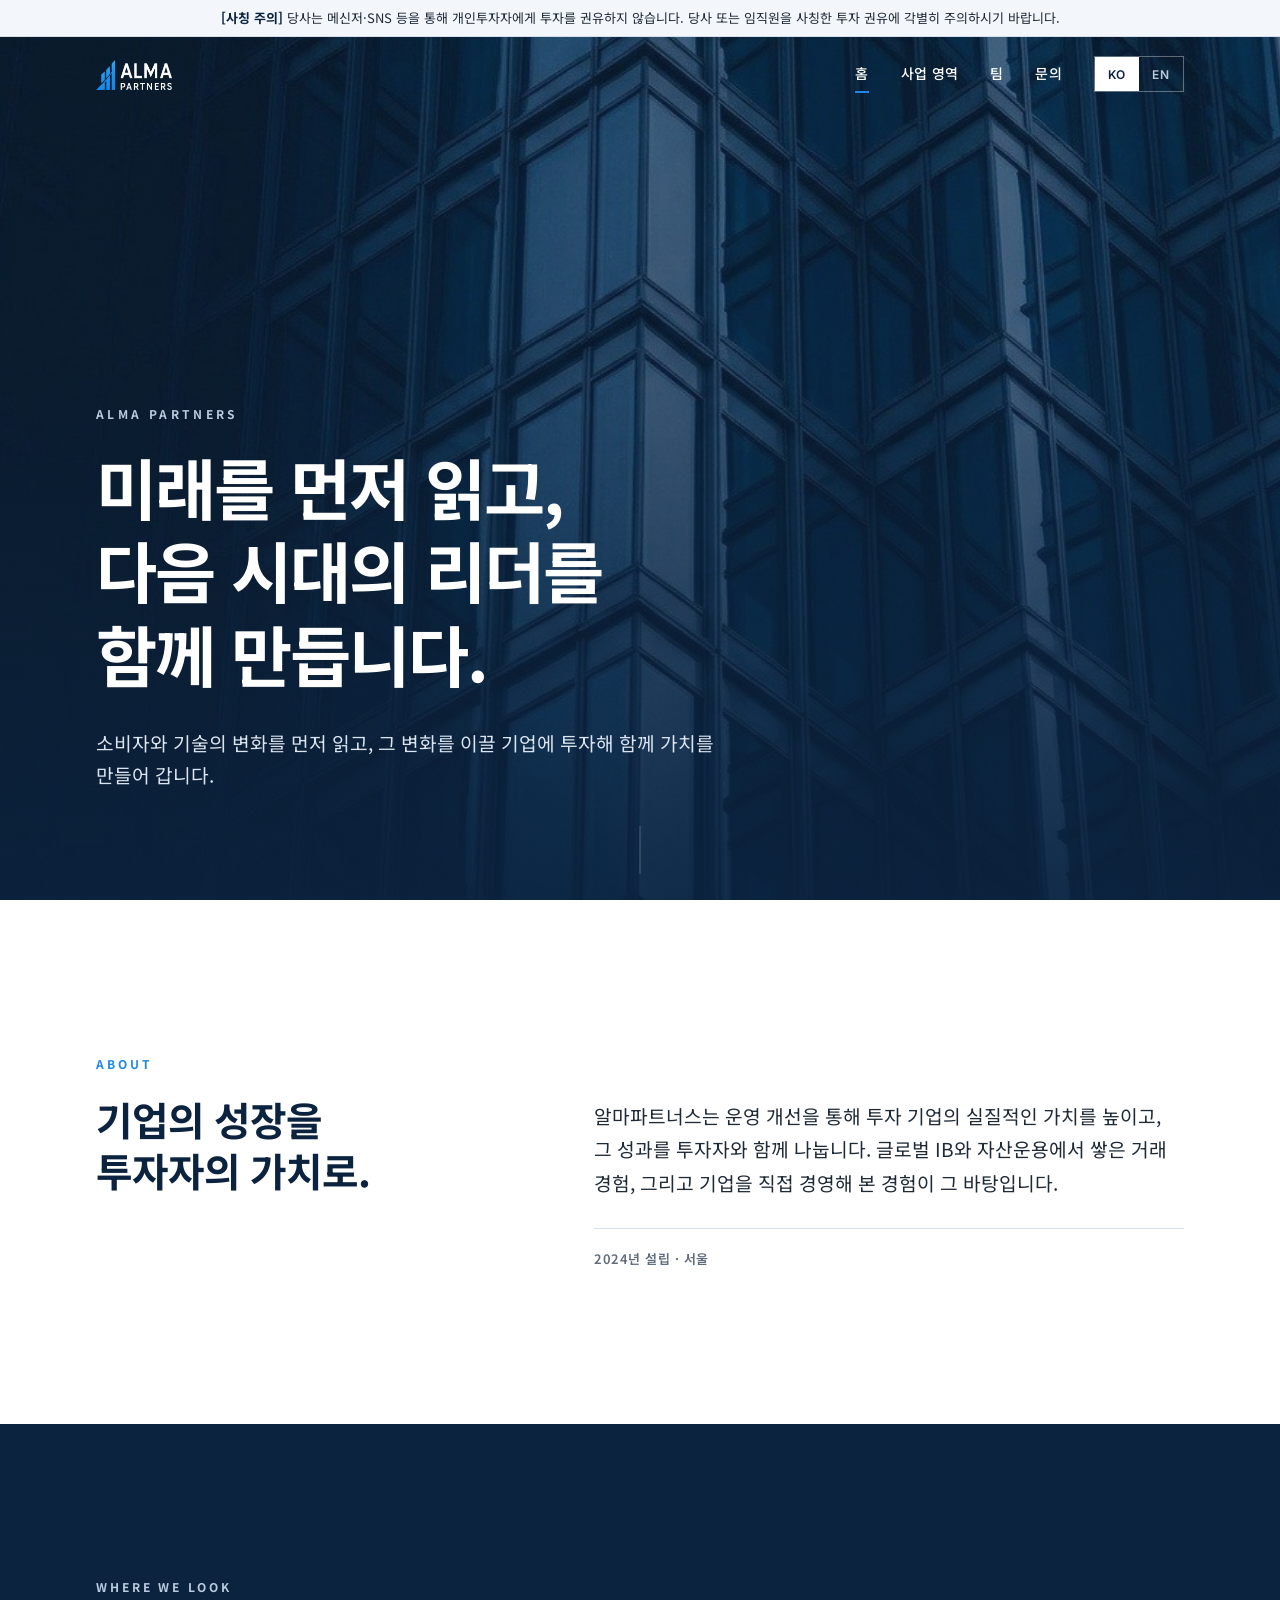
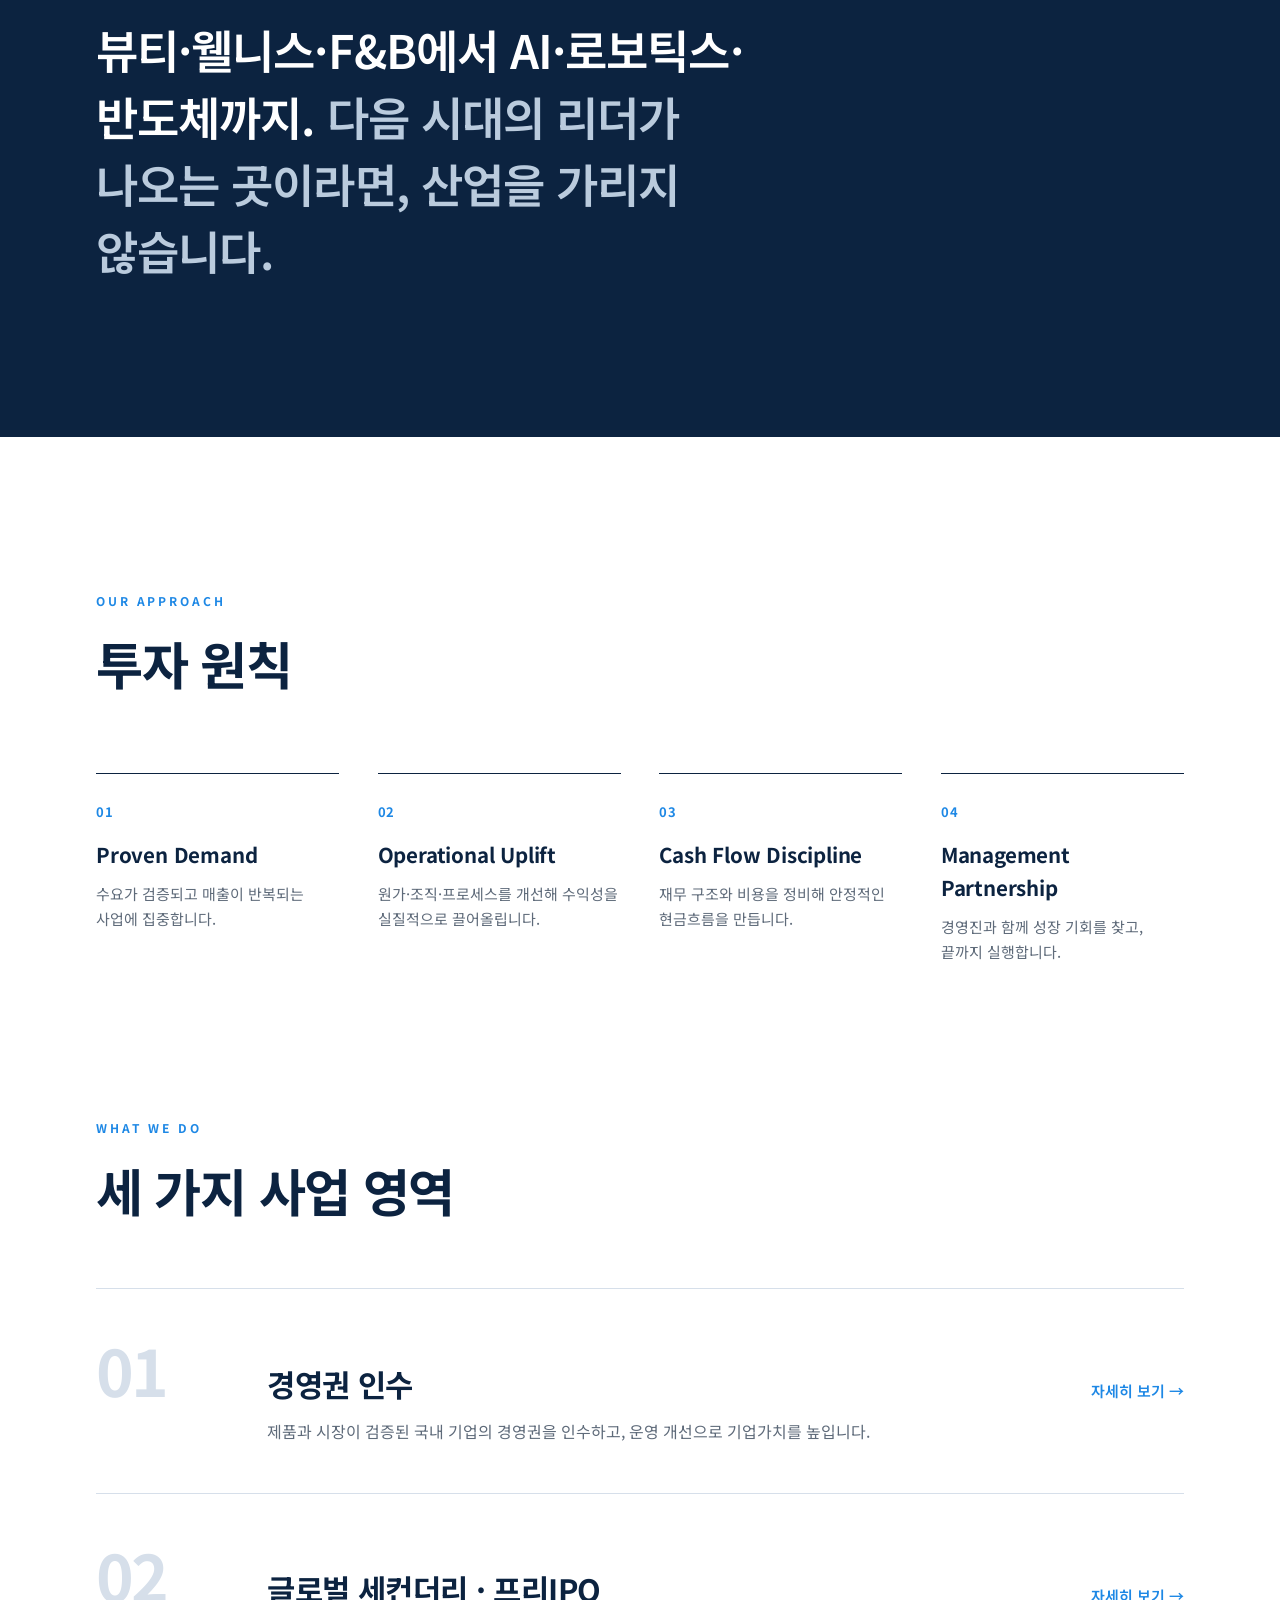
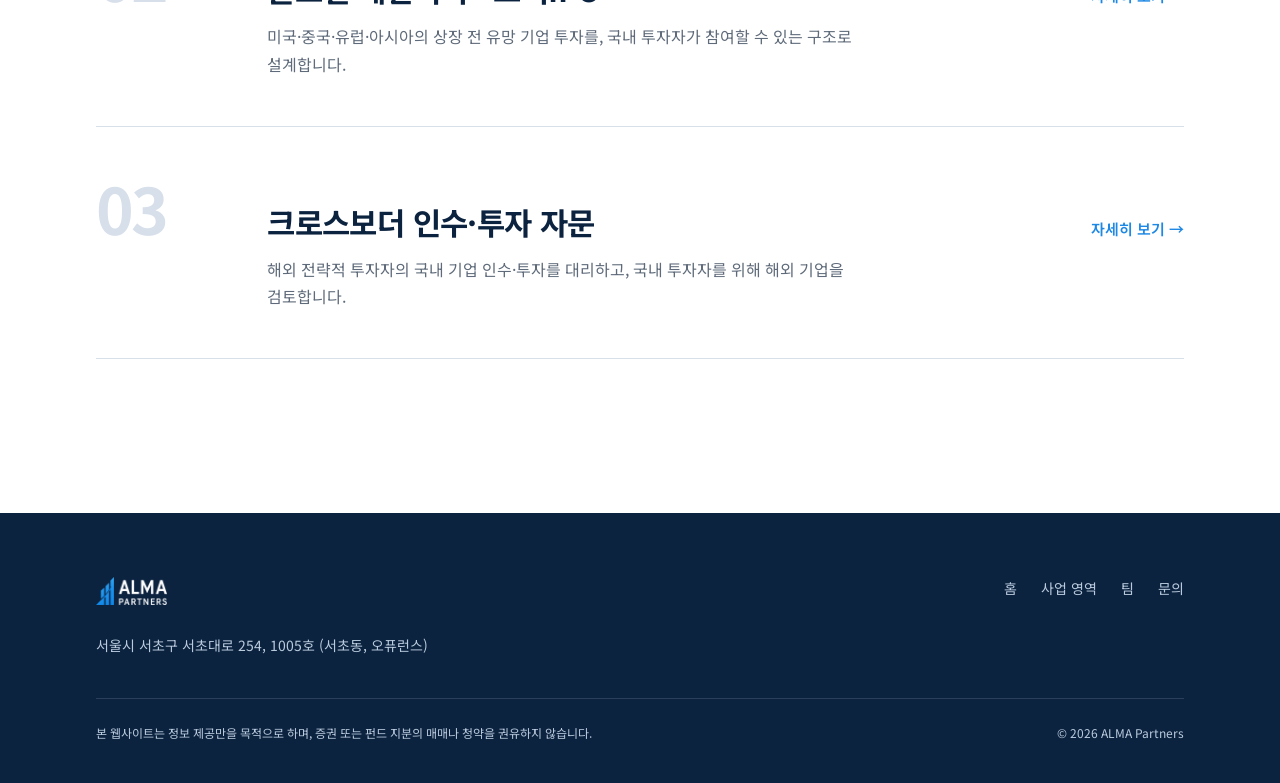
==== commit 9ccd484e: "Add files via upload" ====
--- a/index.html
+++ b/index.html
@@ -34,7 +34,7 @@
   <div class="hero-bg" aria-hidden="true"></div>
   <div class="wrap">
     <p class="eyebrow reveal">ALMA Partners</p>
-    <h1 class="reveal" style="--d:1"><span data-l="ko">미래를 먼저 읽고,<br>다음 시대의 리더를 함께 만듭니다.</span><span data-l="en">See what&rsquo;s next.<br>Build who leads it.</span></h1>
+    <h1 class="reveal" style="--d:1"><span data-l="ko">미래를 먼저 읽고,<br>다음 시대의 리더를<br>함께 만듭니다.</span><span data-l="en">See what&rsquo;s next.<br>Build who leads it.</span></h1>
     <p class="lead reveal" style="--d:2"><span data-l="ko">소비자와 기술의 변화를 먼저 읽고, 그 변화를 이끌 기업에 투자해 함께 가치를 만들어 갑니다.</span><span data-l="en">We picture where consumers and technology are heading, then partner with the companies that will lead that future, and create value alongside them.</span></p>
   </div>
   <div class="scroll-hint" aria-hidden="true"></div>
@@ -80,7 +80,7 @@
     <div class="platforms">
       <a class="platform reveal" style="--d:0" href="what-we-do.html#p01"><span class="big">01</span><div><h3><span data-l="ko">경영권 인수</span><span data-l="en">Control Buyout</span></h3><p><span data-l="ko">제품과 시장이 검증된 국내 기업의 경영권을 인수하고, 운영 개선으로 기업가치를 높입니다.</span><span data-l="en">We acquire control of Korean companies with proven product-market fit and grow their value through operating improvement.</span></p></div><span class="arrow"><span data-l="ko">자세히 보기 →</span><span data-l="en">Learn more →</span></span></a>
       <a class="platform reveal" style="--d:1" href="what-we-do.html#p02"><span class="big">02</span><div><h3><span data-l="ko">글로벌 세컨더리 <br>· 프리IPO</span><span data-l="en">Global Secondaries & Pre-IPO</span></h3><p><span data-l="ko">미국·중국·유럽·아시아의 상장 전 유망 기업 투자를, 국내 투자자가 참여할 수 있는 구조로 설계합니다.</span><span data-l="en">We structure investments in late-stage private companies in the US, China, Europe and Asia through a Korean vehicle.</span></p></div><span class="arrow"><span data-l="ko">자세히 보기 →</span><span data-l="en">Learn more →</span></span></a>
-      <a class="platform reveal" style="--d:2" href="what-we-do.html#p03"><span class="big">03</span><div><h3><span data-l="ko">해외 SI <br>인수·투자 자문</span><span data-l="en">Cross-border Mandates</span></h3><p><span data-l="ko">국내 기업 인수나 지분 투자를 원하는 해외 전략적 투자자를 대리해 거래를 수행합니다.</span><span data-l="en">We act for overseas strategic investors looking to acquire or invest in Korean companies.</span></p></div><span class="arrow"><span data-l="ko">자세히 보기 →</span><span data-l="en">Learn more →</span></span></a>
+      <a class="platform reveal" style="--d:2" href="what-we-do.html#p03"><span class="big">03</span><div><h3><span data-l="ko">크로스보더 <br>인수·투자 자문</span><span data-l="en">Cross-border Mandates</span></h3><p><span data-l="ko">해외 전략적 투자자의 국내 기업 인수·투자를 대리하고, 국내 투자자를 위해 해외 기업을 검토합니다.</span><span data-l="en">We act for overseas strategic investors acquiring or investing in Korean companies, and review global companies for Korean investors.</span></p></div><span class="arrow"><span data-l="ko">자세히 보기 →</span><span data-l="en">Learn more →</span></span></a>
     </div>
   </div>
 </section>
